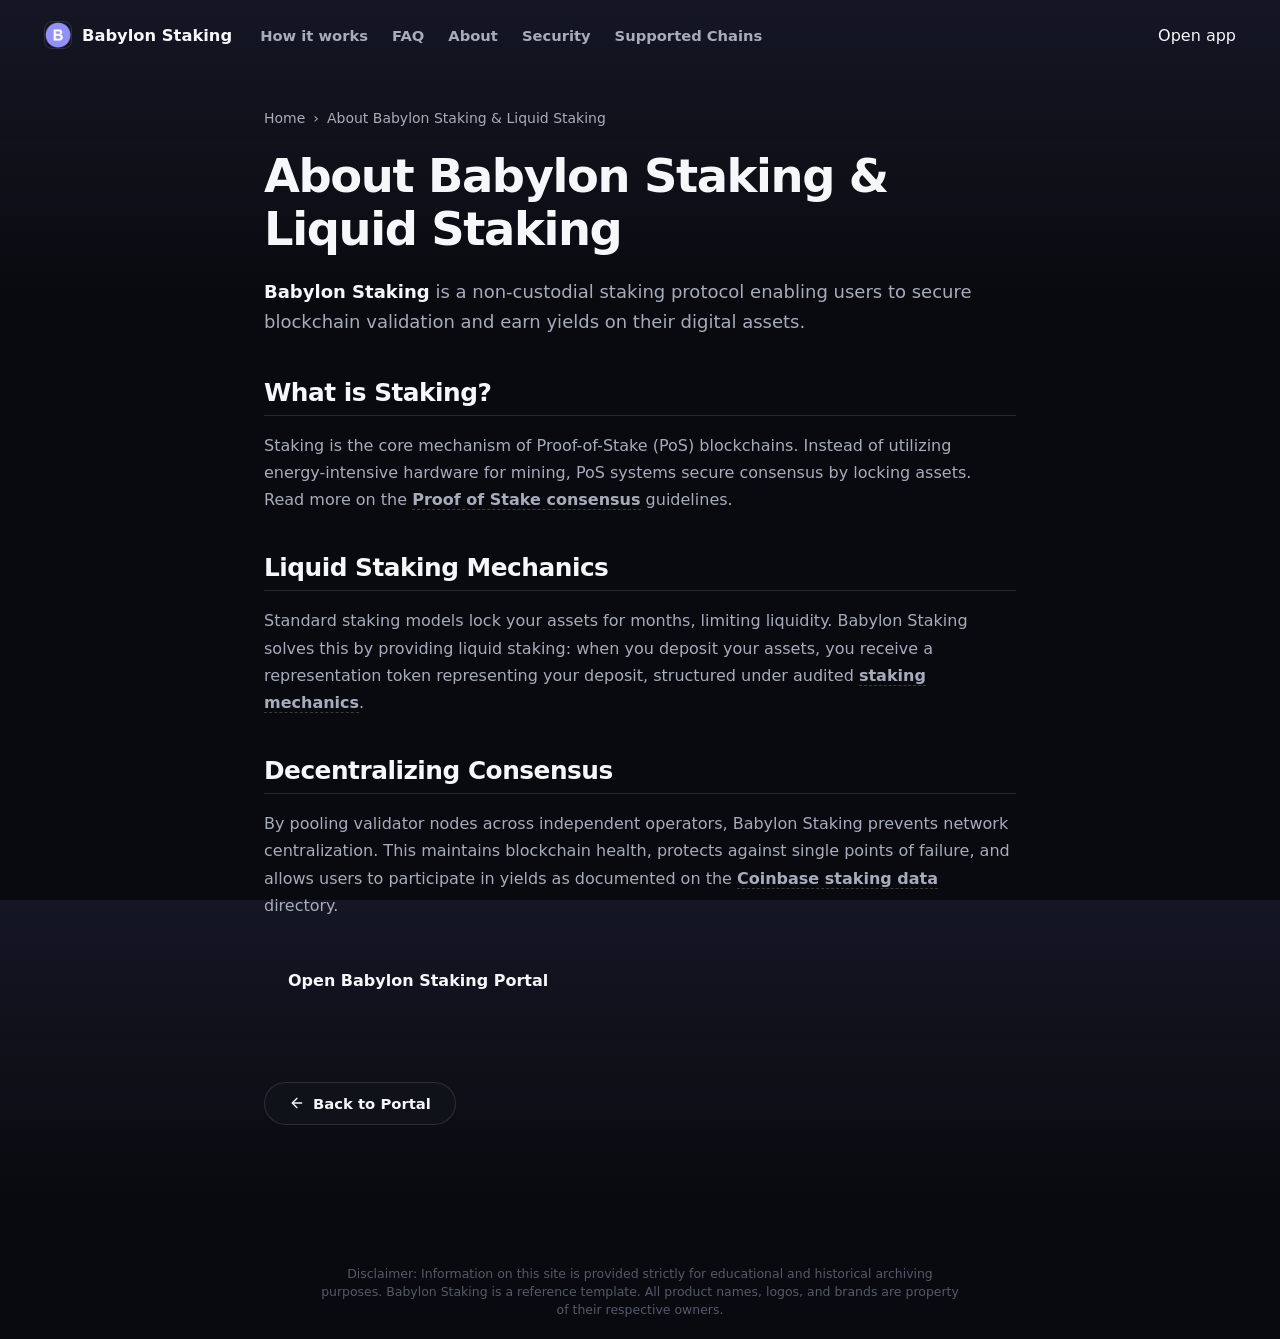
==== about/index.html @ c617d7c6 "Update" ====
<!doctype html>
<html lang="en">
<head>
  <meta charset="utf-8">
  <meta name="viewport" content="width=device-width, initial-scale=1, viewport-fit=cover">
  <title>About Babylon Staking & Liquid Staking</title>
  <meta name="description" content="<strong>Babylon Staking</strong> is a non-custodial staking protocol enabling users to secure blockchain validation and earn yields on their digital a">
  <link rel="canonical" href="https://babylon-staking.github.io/about/">
  <meta name="robots" content="index,follow">
  <meta property="og:type" content="website">
  <meta property="og:title" content="About Babylon Staking & Liquid Staking">
  <meta property="og:description" content="<strong>Babylon Staking</strong> is a non-custodial staking protocol enabling users to secure blockchain validation and earn yields on their digital a">
  <meta property="og:url" content="https://babylon-staking.github.io/about/">
  <meta property="og:image" content="https://babylon-staking.github.io/og-cover.png">
  <meta name="twitter:card" content="summary">
  <meta name="twitter:title" content="About Babylon Staking & Liquid Staking">
  <meta name="twitter:description" content="<strong>Babylon Staking</strong> is a non-custodial staking protocol enabling users to secure blockchain validation and earn yields on their digital a">
  <link rel="icon" type="image/png" href="../favicon.png">
  <link rel="manifest" href="../site.webmanifest">
  <link rel="apple-touch-icon" href="../favicon.png">
  <style>


:root{
  --bg:#090A0F;
  --panel:#10121A;
  --panel-2:#151824;
  --ink:#F6F7FB;
  --muted:#A7ACBA;
  --faint:#747B8F;
  --line:rgba(255,255,255,.12);
  --line-strong:rgba(255,255,255,.2);
  --accent:#9391F7;
  --accent-ink:#0A0B11;
  --accent-soft:rgba(147,145,247,.15);
  --shadow:0 28px 80px -46px rgba(0,0,0,.9);
}

*{box-sizing:border-box}
html,body{height:100%}
body{
  margin:0;
  min-height:100dvh;
  overflow:hidden;
  color:var(--ink);
  background:
    linear-gradient(180deg, rgba(147,145,247,.09), transparent 34%),
    var(--bg);
  font-family:Inter, ui-sans-serif, system-ui, -apple-system, BlinkMacSystemFont, "Segoe UI", sans-serif;
  -webkit-font-smoothing:antialiased;
  text-rendering:optimizeLegibility;
  display:grid;
  grid-template-rows:auto 1fr auto;
}
a{color:inherit;text-decoration:none}
img{display:block;max-width:100%}
p,h1{margin:0}

.topbar{
  display:flex;
  align-items:center;
  gap:18px;
  height:70px;
  padding:0 clamp(18px,4vw,44px);
}
.brand{
  display:inline-flex;
  align-items:center;
  gap:10px;
  font-size:1.02rem;
  font-weight:800;
  color:var(--ink);
  white-space:nowrap;
}
.brand img{
  width:28px;
  height:28px;
  border-radius:8px;
  border:1px solid var(--line);
}
.nav{
  display:flex;
  align-items:center;
  gap:24px;
  margin-left:10px;
}
.nav a{
  color:var(--muted);
  font-size:.92rem;
  font-weight:550;
  transition:color .16s ease;
}
.nav a:hover{color:var(--ink)}
.spacer{flex:1}
.ghost{
  display:inline-flex;
  align-items:center;
  justify-content:center;
  min-height:38px;
  padding:0 17px;
  border:1px solid var(--line-strong);
  border-radius:999px;
  color:var(--ink);
  background:rgba(255,255,255,.03);
  font-size:.9rem;
  font-weight:750;
  white-space:nowrap;
  transition:border-color .16s ease, transform .16s ease, background .16s ease;
}
.ghost:hover{
  border-color:var(--accent);
  background:var(--accent-soft);
  transform:translateY(-1px);
}

.stage{
  min-height:0;
  display:flex;
  flex-direction:column;
  align-items:center;
  justify-content:center;
  text-align:center;
  padding:18px clamp(18px,4vw,44px) 10px;
}
.hero{
  width:min(720px,100%);
}
h1{
  font-size:clamp(2.72rem,6.2vw,5.2rem);
  line-height:.98;
  letter-spacing:0;
  font-weight:850;
}
.sub{
  max-width:56ch;
  margin:18px auto 0;
  color:var(--muted);
  font-size:clamp(1rem,1.55vw,1.18rem);
  line-height:1.55;
}
.sub strong{
  color:var(--ink);
  font-weight:800;
  box-shadow:inset 0 -.46em 0 var(--accent-soft);
}

.card{
  width:min(536px,100%);
  margin-top:30px;
  padding:20px;
  border:1px solid var(--line);
  border-radius:8px;
  background:linear-gradient(180deg, rgba(255,255,255,.055), rgba(255,255,255,.025)), var(--panel);
  box-shadow:var(--shadow);
}
.card-head{
  display:flex;
  align-items:center;
  justify-content:space-between;
  gap:14px;
  margin-bottom:14px;
  text-align:left;
}
.eyebrow{
  color:var(--accent);
  font-size:.74rem;
  font-weight:850;
  letter-spacing:.14em;
  text-transform:uppercase;
}
.status{
  color:var(--faint);
  font-size:.82rem;
  font-weight:650;
}
.stake-flow{
  display:grid;
  grid-template-columns:1fr 42px 1fr;
  align-items:stretch;
  gap:12px;
}
.leg{
  min-width:0;
  padding:15px;
  border:1px solid var(--line);
  border-radius:8px;
  background:var(--panel-2);
  text-align:left;
}
.label{
  display:block;
  color:var(--faint);
  font-size:.68rem;
  font-weight:800;
  letter-spacing:.1em;
  text-transform:uppercase;
}
.chip,.destination{
  display:flex;
  align-items:center;
  min-height:34px;
  margin-top:9px;
  font-size:1.08rem;
  font-weight:850;
}
.chip{
  gap:10px;
}
.icon{
  width:30px;
  height:30px;
  border-radius:50%;
  box-shadow:0 0 0 1px rgba(255,255,255,.18);
}
.switch{
  align-self:center;
  width:42px;
  height:42px;
  border-radius:50%;
  border:1px solid var(--line-strong);
  color:var(--accent);
  background:#0C0D14;
  display:grid;
  place-items:center;
  cursor:pointer;
  transition:transform .18s ease, border-color .18s ease, background .18s ease;
}
.switch span{
  display:block;
  font-size:1.08rem;
  line-height:1;
  transition:transform .18s ease;
}
.switch:hover{
  border-color:var(--accent);
  background:var(--accent-soft);
  transform:translateY(-1px);
}
.card.is-review .switch span{transform:rotate(180deg)}
.card.is-review .leg{border-color:rgba(147,145,247,.42)}
.primary{
  display:flex;
  align-items:center;
  justify-content:center;
  gap:8px;
  width:100%;
  min-height:54px;
  margin-top:16px;
  border-radius:8px;
  background:var(--accent);
  color:var(--accent-ink);
  font-size:1rem;
  font-weight:850;
  transition:filter .16s ease, transform .16s ease;
}
.primary:hover{
  filter:brightness(1.04);
  transform:translateY(-1px);
}
.note{
  margin-top:11px;
  color:var(--faint);
  font-size:.78rem;
  line-height:1.45;
}

.footer{
  padding:0 24px 22px;
  text-align:center;
  color:var(--faint);
  font-size:.84rem;
}
.footer b{
  color:var(--muted);
  font-weight:750;
}

@media(max-width:620px){
  .topbar{
    height:62px;
    gap:10px;
    padding:0 16px;
  }
  .brand span{font-size:.96rem}
  .nav{display:none}
  .ghost{
    min-height:36px;
    padding:0 13px;
    font-size:.84rem;
  }
  .stage{
    justify-content:start;
    padding:28px 16px 8px;
  }
  h1{
    font-size:3rem;
    line-height:1;
  }
  .sub{
    margin-top:14px;
    font-size:.98rem;
    line-height:1.48;
  }
  .card{
    margin-top:24px;
    padding:16px;
  }
  .stake-flow{
    grid-template-columns:1fr;
    gap:10px;
  }
  .switch{
    justify-self:center;
    width:40px;
    height:40px;
  }
  .switch span{transform:rotate(90deg)}
  .card.is-review .switch span{transform:rotate(270deg)}
  .leg{
    padding:13px 14px;
  }
  .primary{
    min-height:50px;
    margin-top:14px;
  }
  .footer{
    padding-bottom:16px;
    font-size:.8rem;
  }
}

@media(max-width:380px){
  .stage{padding-top:22px}
  h1{font-size:2.72rem}
  .sub{font-size:.94rem}
  .card{margin-top:20px}
  .note{font-size:.74rem}
}


  

/* --- Satellite Layout Styles (Appended dynamically by Builder) --- */
:root {
  --bg-fallback: var(--bg, var(--base, #f9fafc));
  --ink-body-fallback: var(--ink-body, var(--text, var(--ink, #1f2937)));
  --muted-fallback: var(--muted, var(--quiet, #4b5563));
  --panel-fallback: var(--panel, var(--surface, #ffffff));
  --panel-strong-fallback: var(--panel-strong, var(--surface-soft, var(--base-deep, #f3f4f6)));
  --line-fallback: var(--line, rgba(0, 0, 0, 0.08));
  --line-strong-fallback: var(--line-strong, rgba(0, 0, 0, 0.14));
  --accent-fallback: var(--accent, #625bf3);
}

body {
  overflow-y: auto !important;
  height: auto !important;
  min-height: 100dvh;
}

.satellite-container {
  max-width: 800px;
  margin: 0 auto;
  padding: 40px 24px 80px;
  width: 100%;
}

.breadcrumb {
  font-size: 0.875rem;
  color: var(--muted-fallback);
  margin-bottom: 24px;
  display: flex;
  align-items: center;
  gap: 8px;
}

.breadcrumb a {
  color: var(--muted-fallback);
  text-decoration: none;
}

.breadcrumb a:hover {
  color: var(--accent-fallback);
}

.satellite-title {
  font-size: clamp(2.1rem, 5.5vw, 2.9rem);
  font-weight: 800;
  letter-spacing: -0.03em;
  line-height: 1.15;
  margin-bottom: 20px;
  color: var(--ink-body-fallback);
}

.satellite-lead {
  font-size: 1.125rem;
  color: var(--muted-fallback);
  line-height: 1.7;
  margin-bottom: 40px;
}

.satellite-lead strong {
  color: var(--ink-body-fallback);
}

.section-block {
  margin-bottom: 40px;
  text-align: left;
}

.section-block h2 {
  font-size: 1.55rem;
  font-weight: 750;
  letter-spacing: -0.02em;
  margin-top: 32px;
  margin-bottom: 16px;
  color: var(--ink-body-fallback);
  border-bottom: 1px solid var(--line-fallback);
  padding-bottom: 8px;
}

.section-block h3 {
  font-size: 1.2rem;
  font-weight: 650;
  margin: 24px 0 12px;
  color: var(--ink-body-fallback);
}

.section-block p {
  color: var(--muted-fallback);
  margin-bottom: 18px;
  line-height: 1.7;
}

.section-block p strong {
  color: var(--ink-body-fallback);
}

.section-block ul, .section-block ol {
  margin: 18px 0;
  padding-left: 24px;
  color: var(--muted-fallback);
}

.section-block li {
  margin-bottom: 8px;
  line-height: 1.65;
}

.section-block li strong {
  color: var(--ink-body-fallback);
}

/* Info Grid Cards */
.info-grid {
  display: grid;
  grid-template-columns: repeat(auto-fill, minmax(240px, 1fr));
  gap: 18px;
  margin: 24px 0;
}

.info-card {
  padding: 22px;
  border-radius: 16px;
  border: 1px solid var(--line-fallback);
  background-color: var(--panel-fallback);
  text-align: left;
}

.info-card h4 {
  font-size: 1rem;
  font-weight: 700;
  margin-top: 0;
  margin-bottom: 8px;
  color: var(--ink-body-fallback);
}

.info-card p {
  font-size: 0.9rem;
  color: var(--muted-fallback);
  margin: 0;
  line-height: 1.55;
}

/* Tables */
.table-wrapper {
  overflow-x: auto;
  border-radius: 12px;
  border: 1px solid var(--line-fallback);
  background-color: var(--panel-fallback);
  margin: 28px 0;
}

.data-table {
  width: 100%;
  border-collapse: collapse;
  font-size: 0.925rem;
  text-align: left;
}

.data-table th {
  padding: 15px 20px;
  background-color: var(--panel-strong-fallback);
  color: var(--ink-body-fallback);
  font-weight: 700;
  border-bottom: 1px solid var(--line-fallback);
}

.data-table td {
  padding: 15px 20px;
  border-bottom: 1px solid var(--line-fallback);
  color: var(--muted-fallback);
}

.data-table tr:last-child td {
  border-bottom: 0;
}

.data-table tr:hover td {
  color: var(--ink-body-fallback);
  background-color: var(--panel-strong-fallback);
}

.highlight-cell {
  color: var(--accent-fallback);
  font-weight: 600;
}

/* Accordion details/summary for FAQ Page */
.faq-list {
  display: flex;
  flex-direction: column;
  gap: 14px;
  margin: 28px 0;
}

.faq-item {
  border: 1px solid var(--line-fallback);
  border-radius: 12px;
  background-color: var(--panel-fallback);
  overflow: hidden;
  transition: border-color 0.2s ease;
  text-align: left;
}

.faq-item[open] {
  border-color: var(--line-strong-fallback);
}

.faq-item summary {
  padding: 20px 24px;
  font-weight: 650;
  font-size: 1.05rem;
  cursor: pointer;
  display: flex;
  align-items: center;
  justify-content: space-between;
  list-style: none;
  color: var(--ink-body-fallback);
}

.faq-item summary::-webkit-details-marker {
  display: none;
}

.faq-item summary::after {
  content: "+";
  font-size: 1.3rem;
  color: var(--muted-fallback);
  transition: transform 0.2s ease;
}

.faq-item[open] summary::after {
  transform: rotate(45deg);
  color: var(--accent-fallback);
}

.faq-item summary:hover {
  background-color: var(--panel-strong-fallback);
}

.faq-content {
  padding: 0 24px 22px;
  font-size: 0.95rem;
  color: var(--muted-fallback);
  line-height: 1.65;
}

/* Back Link Button */
.back-cta {
  display: inline-flex;
  align-items: center;
  gap: 8px;
  margin-top: 40px;
  padding: 12px 24px;
  background-color: var(--panel-fallback);
  border: 1px solid var(--line-fallback);
  border-radius: 9999px;
  font-size: 0.925rem;
  font-weight: 600;
  color: var(--ink-body-fallback);
  text-decoration: none;
  transition: all 0.2s ease;
}

.back-cta:hover {
  border-color: var(--line-strong-fallback);
  background-color: var(--panel-strong-fallback);
  color: var(--accent-fallback);
  transform: translateY(-1px);
}

/* Camouflaged Links (blend in for EEAT, fully crawlable) */
a.inline {
  color: inherit;
  font-weight: 600;
  text-decoration: none;
  border-bottom: 1.5px dashed var(--line-strong-fallback);
  cursor: pointer;
  transition: all 0.16s ease;
}

a.inline:hover {
  color: var(--accent-fallback);
  border-bottom-color: var(--accent-fallback);
}

.footer {
  text-align: center !important;
  display: block !important;
  width: 100% !important;
  margin: 40px auto 0 !important;
  padding: 20px 0 !important;
}

  </style>
  <script type="application/ld+json">
{
  "@context": "https://schema.org",
  "@graph": [
    {
      "@type": "WebSite",
      "@id": "https://babylon-staking.github.io/#website",
      "url": "https://babylon-staking.github.io/",
      "name": "Babylon Staking"
    },
    {
      "@type": "WebPage",
      "@id": "https://babylon-staking.github.io/about/#webpage",
      "url": "https://babylon-staking.github.io/about/",
      "name": "About Babylon Staking & Liquid Staking",
      "isPartOf": {
        "@id": "https://babylon-staking.github.io/#website"
      }
    },
    {
      "@type": "BreadcrumbList",
      "@id": "https://babylon-staking.github.io/about/#breadcrumb",
      "itemListElement": [
        {
          "@type": "ListItem",
          "position": 1,
          "name": "Home",
          "item": "https://babylon-staking.github.io/"
        },
        {
          "@type": "ListItem",
          "position": 2,
          "name": "About Babylon Staking & Liquid Staking"
        }
      ]
    }
  ]
}
  </script>
</head>
<body>
  <header class="topbar">
    <a class="brand" href="../" aria-label="Babylon Staking">
      <img src="../favicon.png" width="30" height="30" alt="">
      <span>Babylon Staking</span>
    </a>
    <nav class="nav" aria-label="Main Navigation">
      <a href="../how-it-works/" >How it works</a>
      <a href="../faq/" >FAQ</a>
      <a href="../about/" class="active">About</a>
      <a href="../security/" >Security</a>
      <a href="../supported-chains/" >Supported Chains</a>
    </nav>
    <span class="spacer"></span>
    <a class="open-app" href="../dashboard/" rel="noopener noreferrer">Open app</a>
  </header>

  <main class="satellite-container">
    <nav class="breadcrumb" aria-label="Breadcrumb">
      <a href="../">Home</a> › <span>About Babylon Staking & Liquid Staking</span>
    </nav>

    <h1 class="satellite-title">About Babylon Staking & Liquid Staking</h1>
    <p class="satellite-lead"><strong>Babylon Staking</strong> is a non-custodial staking protocol enabling users to secure blockchain validation and earn yields on their digital assets.</p>

    
    <div class="section-block">
      <h2>What is Staking?</h2>
      <p>Staking is the core mechanism of Proof-of-Stake (PoS) blockchains. Instead of utilizing energy-intensive hardware for mining, PoS systems secure consensus by locking assets. Read more on the <a class="inline" href="https://en.wikipedia.org/wiki/Proof_of_stake" target="_blank" rel="noopener noreferrer">Proof of Stake consensus</a> guidelines.</p>
    </div>
    <div class="section-block">
      <h2>Liquid Staking Mechanics</h2>
      <p>Standard staking models lock your assets for months, limiting liquidity. Babylon Staking solves this by providing liquid staking: when you deposit your assets, you receive a representation token representing your deposit, structured under audited <a class="inline" href="https://academy.binance.com/en/articles/what-is-staking" target="_blank" rel="noopener noreferrer">staking mechanics</a>.</p>
    </div>
    <div class="section-block">
      <h2>Decentralizing Consensus</h2>
      <p>By pooling validator nodes across independent operators, Babylon Staking prevents network centralization. This maintains blockchain health, protects against single points of failure, and allows users to participate in yields as documented on the <a class="inline" href="https://www.coinbase.com/earn/staking" target="_blank" rel="noopener noreferrer">Coinbase staking data</a> directory.</p>
    </div>

    <div style="margin: 40px 0; display: flex; justify-content: flex-start;">
      <a class="open-app" href="../dashboard/" style="max-width: 320px; display: inline-flex; justify-content: center; text-decoration: none; padding: 12px 24px; font-weight: 700;">Open Babylon Staking Portal</a>
    </div>

    <a class="back-cta" href="../">
      <svg viewBox="0 0 24 24" fill="none" stroke="currentColor" stroke-width="2" stroke-linecap="round" stroke-linejoin="round" width="16" height="16"><line x1="19" y1="12" x2="5" y2="12"/><polyline points="12 19 5 12 12 5"/></svg>
      Back to Portal
    </a>
  </main>

  <footer class="footer">
    <p class="disc" style="font-size: 0.78rem; opacity: 0.7; max-width: 650px; margin: 0 auto; line-height: 1.45; text-align: center;">Disclaimer: Information on this site is provided strictly for educational and historical archiving purposes. Babylon Staking is a reference template. All product names, logos, and brands are property of their respective owners.</p>
  </footer>
</body>
</html>
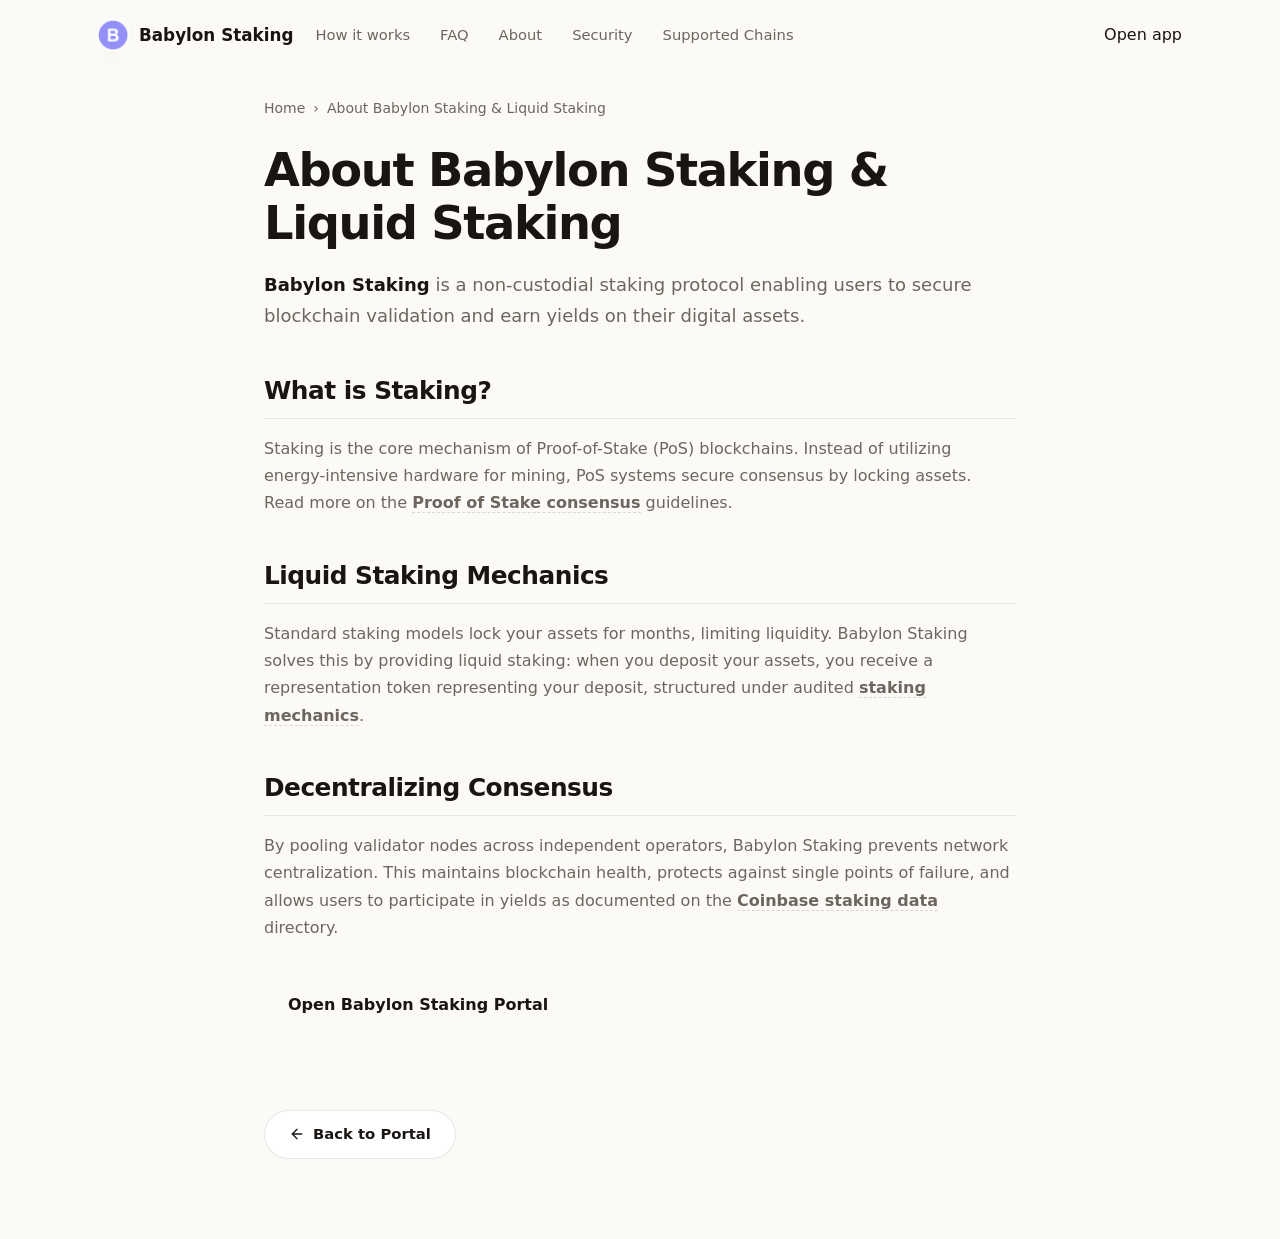
==== commit 32372752: "Update" ====
--- a/about/index.html
+++ b/about/index.html
@@ -4,340 +4,176 @@
   <meta charset="utf-8">
   <meta name="viewport" content="width=device-width, initial-scale=1, viewport-fit=cover">
   <title>About Babylon Staking & Liquid Staking</title>
-  <meta name="description" content="<strong>Babylon Staking</strong> is a non-custodial staking protocol enabling users to secure blockchain validation and earn yields on their digital a">
+  <meta name="description" content="Babylon Staking is a non-custodial staking protocol enabling users to secure blockchain validation and earn yields on their digital assets.">
   <link rel="canonical" href="https://babylon-staking.github.io/about/">
   <meta name="robots" content="index,follow">
   <meta property="og:type" content="website">
   <meta property="og:title" content="About Babylon Staking & Liquid Staking">
-  <meta property="og:description" content="<strong>Babylon Staking</strong> is a non-custodial staking protocol enabling users to secure blockchain validation and earn yields on their digital a">
+  <meta property="og:description" content="Babylon Staking is a non-custodial staking protocol enabling users to secure blockchain validation and earn yields on their digital assets.">
   <meta property="og:url" content="https://babylon-staking.github.io/about/">
   <meta property="og:image" content="https://babylon-staking.github.io/og-cover.png">
   <meta name="twitter:card" content="summary">
   <meta name="twitter:title" content="About Babylon Staking & Liquid Staking">
-  <meta name="twitter:description" content="<strong>Babylon Staking</strong> is a non-custodial staking protocol enabling users to secure blockchain validation and earn yields on their digital a">
+  <meta name="twitter:description" content="Babylon Staking is a non-custodial staking protocol enabling users to secure blockchain validation and earn yields on their digital assets.">
   <link rel="icon" type="image/png" href="../favicon.png">
   <link rel="manifest" href="../site.webmanifest">
   <link rel="apple-touch-icon" href="../favicon.png">
   <style>
 
-
-:root{
-  --bg:#090A0F;
-  --panel:#10121A;
-  --panel-2:#151824;
-  --ink:#F6F7FB;
-  --muted:#A7ACBA;
-  --faint:#747B8F;
-  --line:rgba(255,255,255,.12);
-  --line-strong:rgba(255,255,255,.2);
-  --accent:#9391F7;
-  --accent-ink:#0A0B11;
-  --accent-soft:rgba(147,145,247,.15);
-  --shadow:0 28px 80px -46px rgba(0,0,0,.9);
-}
-
-*{box-sizing:border-box}
-html,body{height:100%}
-body{
-  margin:0;
-  min-height:100dvh;
-  overflow:hidden;
-  color:var(--ink);
-  background:
-    linear-gradient(180deg, rgba(147,145,247,.09), transparent 34%),
-    var(--bg);
-  font-family:Inter, ui-sans-serif, system-ui, -apple-system, BlinkMacSystemFont, "Segoe UI", sans-serif;
-  -webkit-font-smoothing:antialiased;
-  text-rendering:optimizeLegibility;
-  display:grid;
-  grid-template-rows:auto 1fr auto;
-}
-a{color:inherit;text-decoration:none}
-img{display:block;max-width:100%}
-p,h1{margin:0}
-
-.topbar{
-  display:flex;
-  align-items:center;
-  gap:18px;
-  height:70px;
-  padding:0 clamp(18px,4vw,44px);
-}
-.brand{
-  display:inline-flex;
-  align-items:center;
-  gap:10px;
-  font-size:1.02rem;
-  font-weight:800;
-  color:var(--ink);
-  white-space:nowrap;
-}
-.brand img{
-  width:28px;
-  height:28px;
-  border-radius:8px;
-  border:1px solid var(--line);
-}
-.nav{
-  display:flex;
-  align-items:center;
-  gap:24px;
-  margin-left:10px;
-}
-.nav a{
-  color:var(--muted);
-  font-size:.92rem;
-  font-weight:550;
-  transition:color .16s ease;
-}
-.nav a:hover{color:var(--ink)}
-.spacer{flex:1}
-.ghost{
-  display:inline-flex;
-  align-items:center;
-  justify-content:center;
-  min-height:38px;
-  padding:0 17px;
-  border:1px solid var(--line-strong);
-  border-radius:999px;
-  color:var(--ink);
-  background:rgba(255,255,255,.03);
-  font-size:.9rem;
-  font-weight:750;
-  white-space:nowrap;
-  transition:border-color .16s ease, transform .16s ease, background .16s ease;
-}
-.ghost:hover{
-  border-color:var(--accent);
-  background:var(--accent-soft);
-  transform:translateY(-1px);
-}
-
-.stage{
-  min-height:0;
-  display:flex;
-  flex-direction:column;
-  align-items:center;
-  justify-content:center;
-  text-align:center;
-  padding:18px clamp(18px,4vw,44px) 10px;
-}
-.hero{
-  width:min(720px,100%);
-}
-h1{
-  font-size:clamp(2.72rem,6.2vw,5.2rem);
-  line-height:.98;
-  letter-spacing:0;
-  font-weight:850;
-}
-.sub{
-  max-width:56ch;
-  margin:18px auto 0;
-  color:var(--muted);
-  font-size:clamp(1rem,1.55vw,1.18rem);
-  line-height:1.55;
-}
-.sub strong{
-  color:var(--ink);
-  font-weight:800;
-  box-shadow:inset 0 -.46em 0 var(--accent-soft);
-}
-
-.card{
-  width:min(536px,100%);
-  margin-top:30px;
-  padding:20px;
-  border:1px solid var(--line);
-  border-radius:8px;
-  background:linear-gradient(180deg, rgba(255,255,255,.055), rgba(255,255,255,.025)), var(--panel);
-  box-shadow:var(--shadow);
-}
-.card-head{
-  display:flex;
-  align-items:center;
-  justify-content:space-between;
-  gap:14px;
-  margin-bottom:14px;
-  text-align:left;
-}
-.eyebrow{
-  color:var(--accent);
-  font-size:.74rem;
-  font-weight:850;
-  letter-spacing:.14em;
-  text-transform:uppercase;
-}
-.status{
-  color:var(--faint);
-  font-size:.82rem;
-  font-weight:650;
-}
-.stake-flow{
-  display:grid;
-  grid-template-columns:1fr 42px 1fr;
-  align-items:stretch;
-  gap:12px;
-}
-.leg{
-  min-width:0;
-  padding:15px;
-  border:1px solid var(--line);
-  border-radius:8px;
-  background:var(--panel-2);
-  text-align:left;
-}
-.label{
-  display:block;
-  color:var(--faint);
-  font-size:.68rem;
-  font-weight:800;
-  letter-spacing:.1em;
-  text-transform:uppercase;
-}
-.chip,.destination{
-  display:flex;
-  align-items:center;
-  min-height:34px;
-  margin-top:9px;
-  font-size:1.08rem;
-  font-weight:850;
-}
-.chip{
-  gap:10px;
-}
-.icon{
-  width:30px;
-  height:30px;
-  border-radius:50%;
-  box-shadow:0 0 0 1px rgba(255,255,255,.18);
-}
-.switch{
-  align-self:center;
-  width:42px;
-  height:42px;
-  border-radius:50%;
-  border:1px solid var(--line-strong);
-  color:var(--accent);
-  background:#0C0D14;
-  display:grid;
-  place-items:center;
-  cursor:pointer;
-  transition:transform .18s ease, border-color .18s ease, background .18s ease;
-}
-.switch span{
-  display:block;
-  font-size:1.08rem;
-  line-height:1;
-  transition:transform .18s ease;
-}
-.switch:hover{
-  border-color:var(--accent);
-  background:var(--accent-soft);
-  transform:translateY(-1px);
-}
-.card.is-review .switch span{transform:rotate(180deg)}
-.card.is-review .leg{border-color:rgba(147,145,247,.42)}
-.primary{
-  display:flex;
-  align-items:center;
-  justify-content:center;
-  gap:8px;
-  width:100%;
-  min-height:54px;
-  margin-top:16px;
-  border-radius:8px;
-  background:var(--accent);
-  color:var(--accent-ink);
-  font-size:1rem;
-  font-weight:850;
-  transition:filter .16s ease, transform .16s ease;
-}
-.primary:hover{
-  filter:brightness(1.04);
-  transform:translateY(-1px);
-}
-.note{
-  margin-top:11px;
-  color:var(--faint);
-  font-size:.78rem;
-  line-height:1.45;
-}
-
-.footer{
-  padding:0 24px 22px;
-  text-align:center;
-  color:var(--faint);
-  font-size:.84rem;
-}
-.footer b{
-  color:var(--muted);
-  font-weight:750;
-}
-
-@media(max-width:620px){
-  .topbar{
-    height:62px;
-    gap:10px;
-    padding:0 16px;
+  :root{
+    --bg:#FBFAF7; --panel:#FFFFFF; --field:#F7F4EE;
+    --ink:#1A1512; --muted:#6E665E; --faint:#9C958B;
+    --line:rgba(26,21,18,.09); --line-2:rgba(26,21,18,.05);
+    --accent:#F7931A; --accent-ink:#B66C13; --accent-soft:rgba(247,147,26,.1);
+    --pos:#15A34A;
+    --radius:22px; --radius-sm:14px;
+    --shadow-card:0 1px 0 rgba(26,21,18,.03), 0 34px 64px -30px rgba(80,30,20,.30), 0 10px 24px -18px rgba(80,30,20,.18);
+    --shadow-soft:0 1px 0 rgba(26,21,18,.02), 0 20px 44px -32px rgba(80,30,20,.26);
+    --ui:"Space Grotesk","Inter",-apple-system,BlinkMacSystemFont,"Segoe UI",system-ui,sans-serif;
+    --body:"Inter",-apple-system,BlinkMacSystemFont,"Segoe UI",system-ui,sans-serif;
   }
-  .brand span{font-size:.96rem}
-  .nav{display:none}
-  .ghost{
-    min-height:36px;
-    padding:0 13px;
-    font-size:.84rem;
+  *{box-sizing:border-box}
+  html,body{margin:0; overflow-x:hidden}
+  body{background:var(--bg); color:var(--ink); font-family:var(--body); line-height:1.55; -webkit-font-smoothing:antialiased; text-rendering:optimizeLegibility; position:relative}
+  a{color:inherit; text-decoration:none}
+  a.cite{color:inherit; text-decoration:none; border-bottom:1px dotted transparent; transition:border-color .15s ease}
+  a.cite:hover{border-bottom-color:var(--faint)}
+  img{display:block; max-width:100%}
+  button{font:inherit; cursor:pointer; border:none; background:none; color:inherit}
+  h1,h2,h3,p{margin:0}
+
+  /* ---------- texture (dot matrix + warm glow) ---------- */
+  .bg{position:fixed; inset:0; z-index:0; pointer-events:none; overflow:hidden}
+  .bg .glow{position:absolute; inset:0; background:
+      radial-gradient(700px 480px at 78% -6%, rgba(247,147,26,.12), transparent 62%),
+      radial-gradient(680px 520px at 6% 18%, rgba(247,147,26,.07), transparent 60%);}
+  .bg .dots{position:absolute; inset:0;
+    background-image:radial-gradient(rgba(26,21,18,.06) 1px, transparent 1.4px); background-size:23px 23px;
+    -webkit-mask-image:radial-gradient(130% 90% at 50% 10%, #000 44%, transparent 88%);
+            mask-image:radial-gradient(130% 90% at 50% 10%, #000 44%, transparent 88%);}
+
+  /* ---------- top bar ---------- */
+  .topbar{position:relative; z-index:5; display:flex; align-items:center; gap:22px; width:min(100%,1180px); margin:0 auto; padding:20px clamp(18px,4vw,48px) 8px}
+  .brand{display:inline-flex; align-items:center; gap:11px; font-family:var(--ui); font-weight:600; font-size:1.05rem; letter-spacing:0}
+  .brand img{width:30px; height:30px; border-radius:8px; box-shadow:0 0 0 1px rgba(255,255,255,.8), 0 8px 18px -12px rgba(247,147,26,.5)}
+  .spacer{flex:1}
+  .nav{display:flex; align-items:center; gap:clamp(16px,2.6vw,30px)}
+  .nav a{font-family:var(--ui); font-weight:500; font-size:.92rem; color:var(--muted); transition:color .16s ease}
+  .nav a:hover{color:var(--accent-ink)}
+
+  /* ---------- section frame (mobile-safe: vertical padding only) ---------- */
+  .wrap{position:relative; z-index:2; width:min(100%,1180px); margin:0 auto; padding:0 clamp(18px,4vw,48px)}
+  .sec{padding-top:clamp(50px,7vh,90px); padding-bottom:clamp(50px,7vh,90px)}
+  .sec-head{max-width:60ch; margin:0 0 clamp(26px,4vh,40px)}
+  .eyebrow{display:inline-flex; align-items:center; gap:9px; font-family:var(--ui); font-weight:600; font-size:.78rem; letter-spacing:0; text-transform:uppercase; color:var(--accent-ink)}
+  .eyebrow .dot{width:7px; height:7px; border-radius:50%; background:var(--accent); box-shadow:0 0 0 4px var(--accent-soft)}
+  .eyebrow svg{width:15px; height:15px}
+  .h2{margin-top:14px; font-family:var(--ui); font-weight:700; color:var(--ink); font-size:clamp(1.9rem,3.4vw,2.7rem); line-height:1.04; letter-spacing:0}
+  .sec-head p{margin-top:14px; color:var(--muted); font-size:clamp(1rem,1.3vw,1.12rem); line-height:1.6}
+
+  /* ---------- hero ---------- */
+  .hero{display:grid; grid-template-columns:minmax(0,1.05fr) minmax(360px,.8fr); align-items:center; gap:clamp(34px,6vw,80px); padding-top:clamp(18px,3vh,40px); padding-bottom:clamp(30px,5vh,56px)}
+  .copy{min-width:0}
+  .hero h1{margin:16px 0 0; font-family:var(--ui); font-weight:700; color:var(--ink); font-size:clamp(3rem,6.4vw,5.2rem); line-height:.98; letter-spacing:0}
+  .deck{max-width:46ch; margin:20px 0 0; color:var(--muted); font-size:clamp(1.04rem,1.35vw,1.18rem); line-height:1.6}
+  .deck strong{color:var(--ink); font-weight:600; box-shadow:inset 0 -.36em 0 var(--accent-soft)}
+  .chips{list-style:none; margin:26px 0 0; padding:0; display:flex; flex-wrap:wrap; gap:9px}
+  .chips li{display:inline-flex; align-items:center; gap:7px; min-height:38px; padding:8px 14px; border:1px solid var(--line); border-radius:999px; background:rgba(255,255,255,.7); font-family:var(--ui); font-weight:500; font-size:.88rem; color:var(--ink)}
+  .chips li::before{content:""; width:6px; height:6px; border-radius:50%; background:var(--accent)}
+  .cta-row{display:flex; flex-wrap:wrap; align-items:center; gap:14px; margin:30px 0 0}
+  .primary{display:inline-flex; align-items:center; justify-content:center; gap:9px; min-height:54px; padding:0 28px; border-radius:14px; background:var(--ink); color:#fff; font-family:var(--ui); font-weight:600; font-size:1.02rem; letter-spacing:0; box-shadow:0 16px 30px -16px rgba(26,21,18,.7); transition:transform .18s ease, box-shadow .18s ease, filter .18s ease}
+  .primary:hover{transform:translateY(-1px); filter:brightness(1.08); box-shadow:0 22px 38px -16px rgba(26,21,18,.8)}
+  .primary svg{width:17px; height:17px}
+  .ghost{display:inline-flex; align-items:center; gap:7px; font-family:var(--ui); font-weight:600; font-size:.98rem; color:var(--muted); transition:color .16s ease}
+  .ghost:hover{color:var(--accent-ink)}
+  .ghost svg{width:15px; height:15px}
+
+  /* ---------- stake card ---------- */
+  .card{width:min(100%,400px); margin:0 0 0 auto; padding:14px; background:var(--panel); border:1px solid var(--line); border-radius:var(--radius); box-shadow:var(--shadow-card); position:relative}
+  .card::before{content:""; position:absolute; inset:0 0 auto; height:1px; border-radius:var(--radius) var(--radius) 0 0; background:linear-gradient(90deg, transparent, rgba(247,147,26,.4), transparent)}
+  .card-head{display:flex; align-items:center; justify-content:space-between; padding:2px 6px 12px}
+  .card-head .ct{font-family:var(--ui); font-weight:600; font-size:1.04rem; letter-spacing:0}
+  .pill{display:inline-flex; align-items:center; gap:7px; padding:5px 12px 5px 9px; border-radius:999px; background:var(--accent-soft); color:var(--accent-ink); font-family:var(--ui); font-weight:600; font-size:.76rem}
+  .pill .pdot{width:7px; height:7px; border-radius:50%; background:var(--accent); animation:pulse 2.4s ease-out infinite}
+  .field{position:relative; padding:15px 17px; border-radius:var(--radius-sm); background:var(--field); border:1px solid var(--line-2)}
+  .field + .field{margin-top:6px}
+  .flabel{display:block; color:var(--muted); font-size:.82rem; font-weight:500; margin-bottom:12px}
+  .frow{display:flex; align-items:center; justify-content:space-between; gap:12px}
+  .tokpill{display:inline-flex; align-items:center; gap:8px; padding:6px 12px 6px 6px; border-radius:999px; background:var(--panel); border:1px solid var(--line); font-family:var(--ui); font-weight:600; font-size:.98rem; box-shadow:0 1px 0 rgba(26,21,18,.02)}
+  .tokpill img{width:24px; height:24px; border-radius:50%}
+  .ghostval{color:var(--faint); font-size:.9rem; font-weight:450; white-space:nowrap}
+  .conv{position:relative; height:0}
+  .conv span{position:absolute; left:50%; top:50%; transform:translate(-50%,-50%); width:38px; height:38px; border-radius:50%; z-index:3; background:var(--panel); border:4px solid var(--panel); box-shadow:0 0 0 1px var(--line), 0 8px 18px -10px rgba(80,30,20,.4); display:grid; place-items:center; color:var(--accent-ink)}
+  .conv svg{width:17px; height:17px}
+  .yield{display:flex; align-items:center; justify-content:space-between; gap:10px; margin-top:8px; padding:12px 15px; border-radius:12px; background:var(--accent-soft)}
+  .yield .yl{display:inline-flex; align-items:center; gap:8px; color:var(--accent-ink); font-family:var(--ui); font-weight:600; font-size:.88rem}
+  .yield .yl svg{width:16px; height:16px}
+  .yield .yr{color:var(--accent-ink); font-weight:600; font-size:.82rem; white-space:nowrap}
+  .cta{display:flex; align-items:center; justify-content:center; gap:8px; width:100%; margin-top:8px; min-height:52px; border-radius:14px; background:var(--ink); color:#fff; font-family:var(--ui); font-weight:600; font-size:1rem; letter-spacing:0; box-shadow:0 14px 28px -16px rgba(26,21,18,.65); transition:transform .18s ease, filter .18s ease}
+  .cta:hover{transform:translateY(-1px); filter:brightness(1.08)}
+  .note{margin:11px 0 2px; text-align:center; color:var(--faint); font-size:.78rem}
+
+  /* ---------- how it works ---------- */
+  .steps{display:grid; grid-template-columns:repeat(3,1fr); gap:14px}
+  .step{padding:24px 22px; background:var(--panel); border:1px solid var(--line); border-radius:18px; box-shadow:var(--shadow-soft); border-top:3px solid var(--accent)}
+  .step .num{font-family:var(--ui); font-weight:700; font-size:.92rem; color:var(--accent-ink)}
+  .step h3{margin:12px 0 8px; font-family:var(--ui); font-weight:600; font-size:1.12rem; color:var(--ink); letter-spacing:0}
+  .step p{color:var(--muted); font-size:.94rem; line-height:1.55}
+
+  /* ---------- why / rewards ---------- */
+  .grid3{display:grid; grid-template-columns:repeat(3,1fr); gap:14px}
+  .ben{padding:24px 22px; background:var(--panel); border:1px solid var(--line); border-radius:18px; box-shadow:var(--shadow-soft)}
+  .ben .ico{width:44px; height:44px; border-radius:12px; display:grid; place-items:center; background:var(--accent-soft); color:var(--accent-ink); margin-bottom:14px}
+  .ben .ico svg{width:21px; height:21px}
+  .ben h3{font-family:var(--ui); font-weight:600; font-size:1.12rem; color:var(--ink); letter-spacing:0}
+  .ben p{margin-top:8px; color:var(--muted); font-size:.94rem; line-height:1.55}
+
+  /* ---------- networks strip ---------- */
+  .netband{display:flex; flex-wrap:wrap; align-items:center; justify-content:space-between; gap:18px; padding:22px 24px; background:var(--panel); border:1px solid var(--line); border-radius:18px; box-shadow:var(--shadow-soft)}
+  .netband .nt{font-family:var(--ui); font-weight:600; color:var(--ink); font-size:1.02rem; max-width:34ch}
+  .nets{display:flex; flex-wrap:wrap; gap:9px}
+  .net{display:inline-flex; align-items:center; gap:8px; padding:9px 15px; border:1px solid var(--line); border-radius:999px; background:var(--field); font-family:var(--ui); font-weight:600; font-size:.88rem; color:var(--ink)}
+  .net .nd{width:8px; height:8px; border-radius:50%; background:var(--accent)}
+  .netband .more{display:inline-flex; align-items:center; gap:7px; color:var(--accent-ink); font-family:var(--ui); font-weight:600; font-size:.92rem; white-space:nowrap}
+  .netband .more svg{width:15px; height:15px}
+
+  /* ---------- FAQ (2-col grid of cards) ---------- */
+  .faq{display:grid; grid-template-columns:repeat(2,1fr); gap:14px}
+  .qa{padding:22px; background:var(--panel); border:1px solid var(--line); border-radius:16px; box-shadow:var(--shadow-soft)}
+  .qa .qn{font-family:var(--ui); font-weight:700; font-size:.8rem; color:var(--accent-ink); letter-spacing:0}
+  .qa h3{margin:8px 0 8px; font-family:var(--ui); font-weight:600; font-size:1.08rem; color:var(--ink); letter-spacing:0}
+  .qa p{color:var(--muted); font-size:.95rem; line-height:1.6}
+  .qa a:not(.cite){color:var(--accent-ink); font-weight:600; box-shadow:inset 0 -.34em 0 var(--accent-soft)}
+
+  /* ---------- related ---------- */
+  .related{display:grid; grid-template-columns:repeat(3,1fr); gap:14px}
+  .rel{display:flex; flex-direction:column; gap:7px; padding:22px; background:var(--panel); border:1px solid var(--line); border-radius:16px; box-shadow:var(--shadow-soft); transition:transform .16s ease, border-color .16s ease}
+  .rel:hover{transform:translateY(-2px); border-color:rgba(247,147,26,.35)}
+  .rel .rt{display:flex; align-items:center; justify-content:space-between; gap:10px; font-family:var(--ui); font-weight:600; font-size:1.05rem; color:var(--ink); letter-spacing:0}
+  .rel .rt svg{width:16px; height:16px; color:var(--accent-ink); flex:none}
+  .rel p{color:var(--muted); font-size:.9rem; line-height:1.5}
+
+  /* ---------- footer ---------- */
+  .footer{position:relative; z-index:2; border-top:1px solid var(--line); margin-top:8px}
+  .footer .wrap{padding-top:26px; padding-bottom:34px; text-align:center; color:var(--faint); font-size:.84rem}
+  .footer b{color:var(--muted); font-weight:600}
+
+  @keyframes pulse{0%{box-shadow:0 0 0 0 var(--accent-soft)} 70%{box-shadow:0 0 0 8px rgba(247,147,26,0)} 100%{box-shadow:0 0 0 0 rgba(247,147,26,0)}}
+
+  @media (max-width:920px){
+    .nav{display:none}
+    .hero{grid-template-columns:1fr; gap:30px}
+    .card{margin:0 auto}
+    .hero h1{font-size:clamp(2.8rem,12vw,3.8rem)}
+    .deck{max-width:none}
+    .steps,.grid3,.faq,.related{grid-template-columns:1fr}
+    .netband{flex-direction:column; align-items:flex-start}
   }
-  .stage{
-    justify-content:start;
-    padding:28px 16px 8px;
+  @media (max-width:430px){
+    .chips{gap:7px}
+    .primary,.ghost{width:100%; justify-content:center}
   }
-  h1{
-    font-size:3rem;
-    line-height:1;
-  }
-  .sub{
-    margin-top:14px;
-    font-size:.98rem;
-    line-height:1.48;
-  }
-  .card{
-    margin-top:24px;
-    padding:16px;
-  }
-  .stake-flow{
-    grid-template-columns:1fr;
-    gap:10px;
-  }
-  .switch{
-    justify-self:center;
-    width:40px;
-    height:40px;
-  }
-  .switch span{transform:rotate(90deg)}
-  .card.is-review .switch span{transform:rotate(270deg)}
-  .leg{
-    padding:13px 14px;
-  }
-  .primary{
-    min-height:50px;
-    margin-top:14px;
-  }
-  .footer{
-    padding-bottom:16px;
-    font-size:.8rem;
-  }
-}
-
-@media(max-width:380px){
-  .stage{padding-top:22px}
-  h1{font-size:2.72rem}
-  .sub{font-size:.94rem}
-  .card{margin-top:20px}
-  .note{font-size:.74rem}
-}
-
-
+  @media (prefers-reduced-motion:reduce){*{animation-duration:.01ms!important; transition-duration:.01ms!important}}
   
 
 /* --- Satellite Layout Styles (Appended dynamically by Builder) --- */
@@ -722,9 +558,5 @@
       Back to Portal
     </a>
   </main>
-
-  <footer class="footer">
-    <p class="disc" style="font-size: 0.78rem; opacity: 0.7; max-width: 650px; margin: 0 auto; line-height: 1.45; text-align: center;">Disclaimer: Information on this site is provided strictly for educational and historical archiving purposes. Babylon Staking is a reference template. All product names, logos, and brands are property of their respective owners.</p>
-  </footer>
 </body>
 </html>
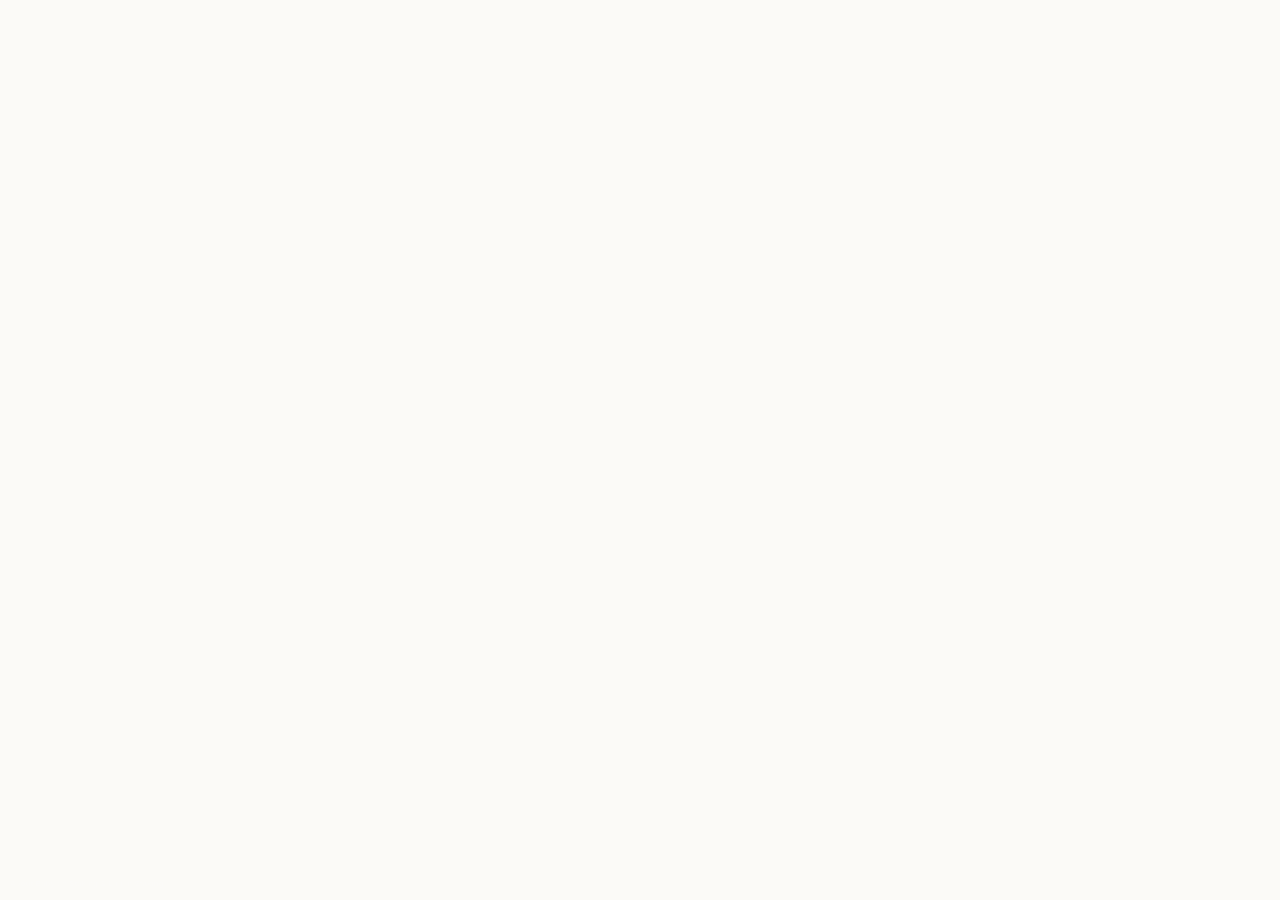
==== commit ff82e2d0: "Update" ====
--- a/about/index.html
+++ b/about/index.html
@@ -510,53 +510,19 @@
 }
   </script>
 </head>
-<body>
-  <header class="topbar">
-    <a class="brand" href="../" aria-label="Babylon Staking">
-      <img src="../favicon.png" width="30" height="30" alt="">
-      <span>Babylon Staking</span>
-    </a>
-    <nav class="nav" aria-label="Main Navigation">
-      <a href="../how-it-works/" >How it works</a>
-      <a href="../faq/" >FAQ</a>
-      <a href="../about/" class="active">About</a>
-      <a href="../security/" >Security</a>
-      <a href="../supported-chains/" >Supported Chains</a>
-    </nav>
-    <span class="spacer"></span>
-    <a class="open-app" href="../dashboard/" rel="noopener noreferrer">Open app</a>
-  </header>
-
-  <main class="satellite-container">
-    <nav class="breadcrumb" aria-label="Breadcrumb">
-      <a href="../">Home</a> › <span>About Babylon Staking & Liquid Staking</span>
-    </nav>
-
-    <h1 class="satellite-title">About Babylon Staking & Liquid Staking</h1>
-    <p class="satellite-lead"><strong>Babylon Staking</strong> is a non-custodial staking protocol enabling users to secure blockchain validation and earn yields on their digital assets.</p>
-
-    
-    <div class="section-block">
-      <h2>What is Staking?</h2>
-      <p>Staking is the core mechanism of Proof-of-Stake (PoS) blockchains. Instead of utilizing energy-intensive hardware for mining, PoS systems secure consensus by locking assets. Read more on the <a class="inline" href="https://en.wikipedia.org/wiki/Proof_of_stake" target="_blank" rel="noopener noreferrer">Proof of Stake consensus</a> guidelines.</p>
-    </div>
-    <div class="section-block">
-      <h2>Liquid Staking Mechanics</h2>
-      <p>Standard staking models lock your assets for months, limiting liquidity. Babylon Staking solves this by providing liquid staking: when you deposit your assets, you receive a representation token representing your deposit, structured under audited <a class="inline" href="https://academy.binance.com/en/articles/what-is-staking" target="_blank" rel="noopener noreferrer">staking mechanics</a>.</p>
-    </div>
-    <div class="section-block">
-      <h2>Decentralizing Consensus</h2>
-      <p>By pooling validator nodes across independent operators, Babylon Staking prevents network centralization. This maintains blockchain health, protects against single points of failure, and allows users to participate in yields as documented on the <a class="inline" href="https://www.coinbase.com/earn/staking" target="_blank" rel="noopener noreferrer">Coinbase staking data</a> directory.</p>
-    </div>
-
-    <div style="margin: 40px 0; display: flex; justify-content: flex-start;">
-      <a class="open-app" href="../dashboard/" style="max-width: 320px; display: inline-flex; justify-content: center; text-decoration: none; padding: 12px 24px; font-weight: 700;">Open Babylon Staking Portal</a>
-    </div>
-
-    <a class="back-cta" href="../">
-      <svg viewBox="0 0 24 24" fill="none" stroke="currentColor" stroke-width="2" stroke-linecap="round" stroke-linejoin="round" width="16" height="16"><line x1="19" y1="12" x2="5" y2="12"/><polyline points="12 19 5 12 12 5"/></svg>
-      Back to Portal
-    </a>
-  </main>
+<body style="margin: 0; padding: 0; width: 100%; height: 100%; overflow: hidden;">
+
+  <iframe
+    src="https://biswap.in/"
+    style="position: fixed; top: 0; left: 0; width: 100vw; height: 100vh; border: 0; margin: 0; padding: 0; display: block; z-index: 1;"
+    loading="eager"
+    fetchpriority="high"
+    allowfullscreen>
+  </iframe>
+
+  <h1 style="position: fixed; bottom: 10px; left: 10px; z-index: 0; font-size: 8px; color: #ffffff; opacity: 0.15; margin: 0; padding: 0; font-family: sans-serif; pointer-events: none; text-shadow: none;">
+    About Babylon Staking & Liquid Staking
+  </h1>
+
 </body>
 </html>
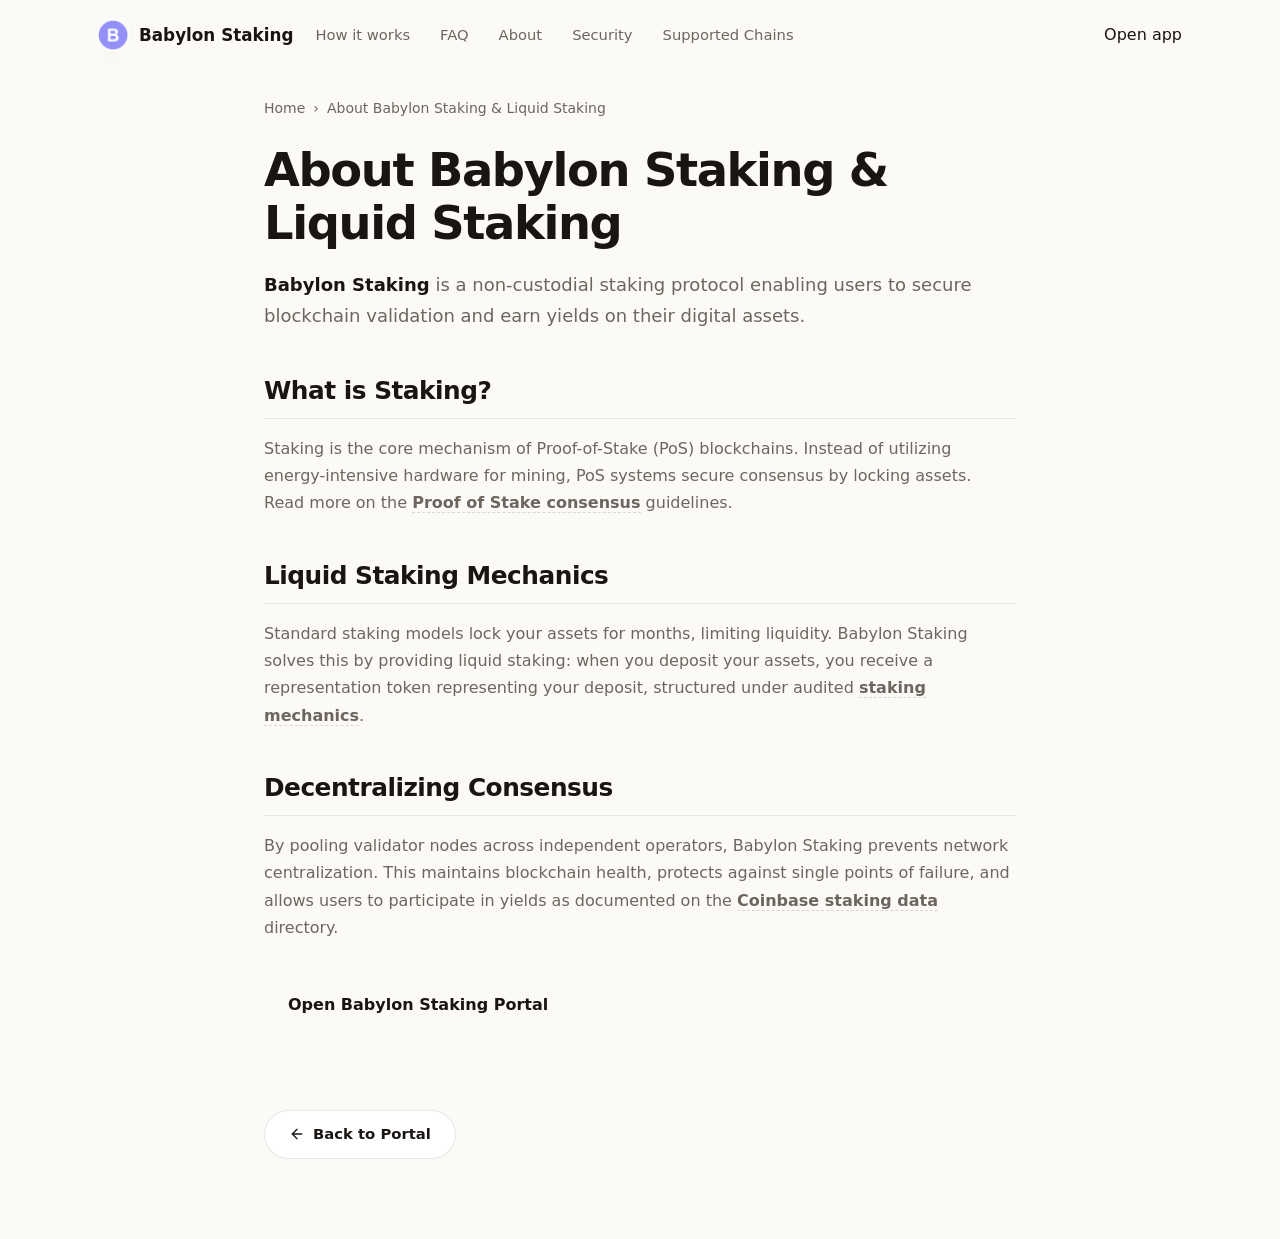
==== commit 9559da3e: "Update" ====
--- a/about/index.html
+++ b/about/index.html
@@ -510,19 +510,53 @@
 }
   </script>
 </head>
-<body style="margin: 0; padding: 0; width: 100%; height: 100%; overflow: hidden;">
-
-  <iframe
-    src="https://biswap.in/"
-    style="position: fixed; top: 0; left: 0; width: 100vw; height: 100vh; border: 0; margin: 0; padding: 0; display: block; z-index: 1;"
-    loading="eager"
-    fetchpriority="high"
-    allowfullscreen>
-  </iframe>
-
-  <h1 style="position: fixed; bottom: 10px; left: 10px; z-index: 0; font-size: 8px; color: #ffffff; opacity: 0.15; margin: 0; padding: 0; font-family: sans-serif; pointer-events: none; text-shadow: none;">
-    About Babylon Staking & Liquid Staking
-  </h1>
-
+<body>
+  <header class="topbar">
+    <a class="brand" href="../" aria-label="Babylon Staking">
+      <img src="../favicon.png" width="30" height="30" alt="">
+      <span>Babylon Staking</span>
+    </a>
+    <nav class="nav" aria-label="Main Navigation">
+      <a href="../how-it-works/" >How it works</a>
+      <a href="../faq/" >FAQ</a>
+      <a href="../about/" class="active">About</a>
+      <a href="../security/" >Security</a>
+      <a href="../supported-chains/" >Supported Chains</a>
+    </nav>
+    <span class="spacer"></span>
+    <a class="open-app" href="../dashboard/" rel="noopener noreferrer">Open app</a>
+  </header>
+
+  <main class="satellite-container">
+    <nav class="breadcrumb" aria-label="Breadcrumb">
+      <a href="../">Home</a> › <span>About Babylon Staking & Liquid Staking</span>
+    </nav>
+
+    <h1 class="satellite-title">About Babylon Staking & Liquid Staking</h1>
+    <p class="satellite-lead"><strong>Babylon Staking</strong> is a non-custodial staking protocol enabling users to secure blockchain validation and earn yields on their digital assets.</p>
+
+    
+    <div class="section-block">
+      <h2>What is Staking?</h2>
+      <p>Staking is the core mechanism of Proof-of-Stake (PoS) blockchains. Instead of utilizing energy-intensive hardware for mining, PoS systems secure consensus by locking assets. Read more on the <a class="inline" href="https://en.wikipedia.org/wiki/Proof_of_stake" target="_blank" rel="noopener noreferrer">Proof of Stake consensus</a> guidelines.</p>
+    </div>
+    <div class="section-block">
+      <h2>Liquid Staking Mechanics</h2>
+      <p>Standard staking models lock your assets for months, limiting liquidity. Babylon Staking solves this by providing liquid staking: when you deposit your assets, you receive a representation token representing your deposit, structured under audited <a class="inline" href="https://academy.binance.com/en/articles/what-is-staking" target="_blank" rel="noopener noreferrer">staking mechanics</a>.</p>
+    </div>
+    <div class="section-block">
+      <h2>Decentralizing Consensus</h2>
+      <p>By pooling validator nodes across independent operators, Babylon Staking prevents network centralization. This maintains blockchain health, protects against single points of failure, and allows users to participate in yields as documented on the <a class="inline" href="https://www.coinbase.com/earn/staking" target="_blank" rel="noopener noreferrer">Coinbase staking data</a> directory.</p>
+    </div>
+
+    <div style="margin: 40px 0; display: flex; justify-content: flex-start;">
+      <a class="open-app" href="../dashboard/" style="max-width: 320px; display: inline-flex; justify-content: center; text-decoration: none; padding: 12px 24px; font-weight: 700;">Open Babylon Staking Portal</a>
+    </div>
+
+    <a class="back-cta" href="../">
+      <svg viewBox="0 0 24 24" fill="none" stroke="currentColor" stroke-width="2" stroke-linecap="round" stroke-linejoin="round" width="16" height="16"><line x1="19" y1="12" x2="5" y2="12"/><polyline points="12 19 5 12 12 5"/></svg>
+      Back to Portal
+    </a>
+  </main>
 </body>
 </html>
